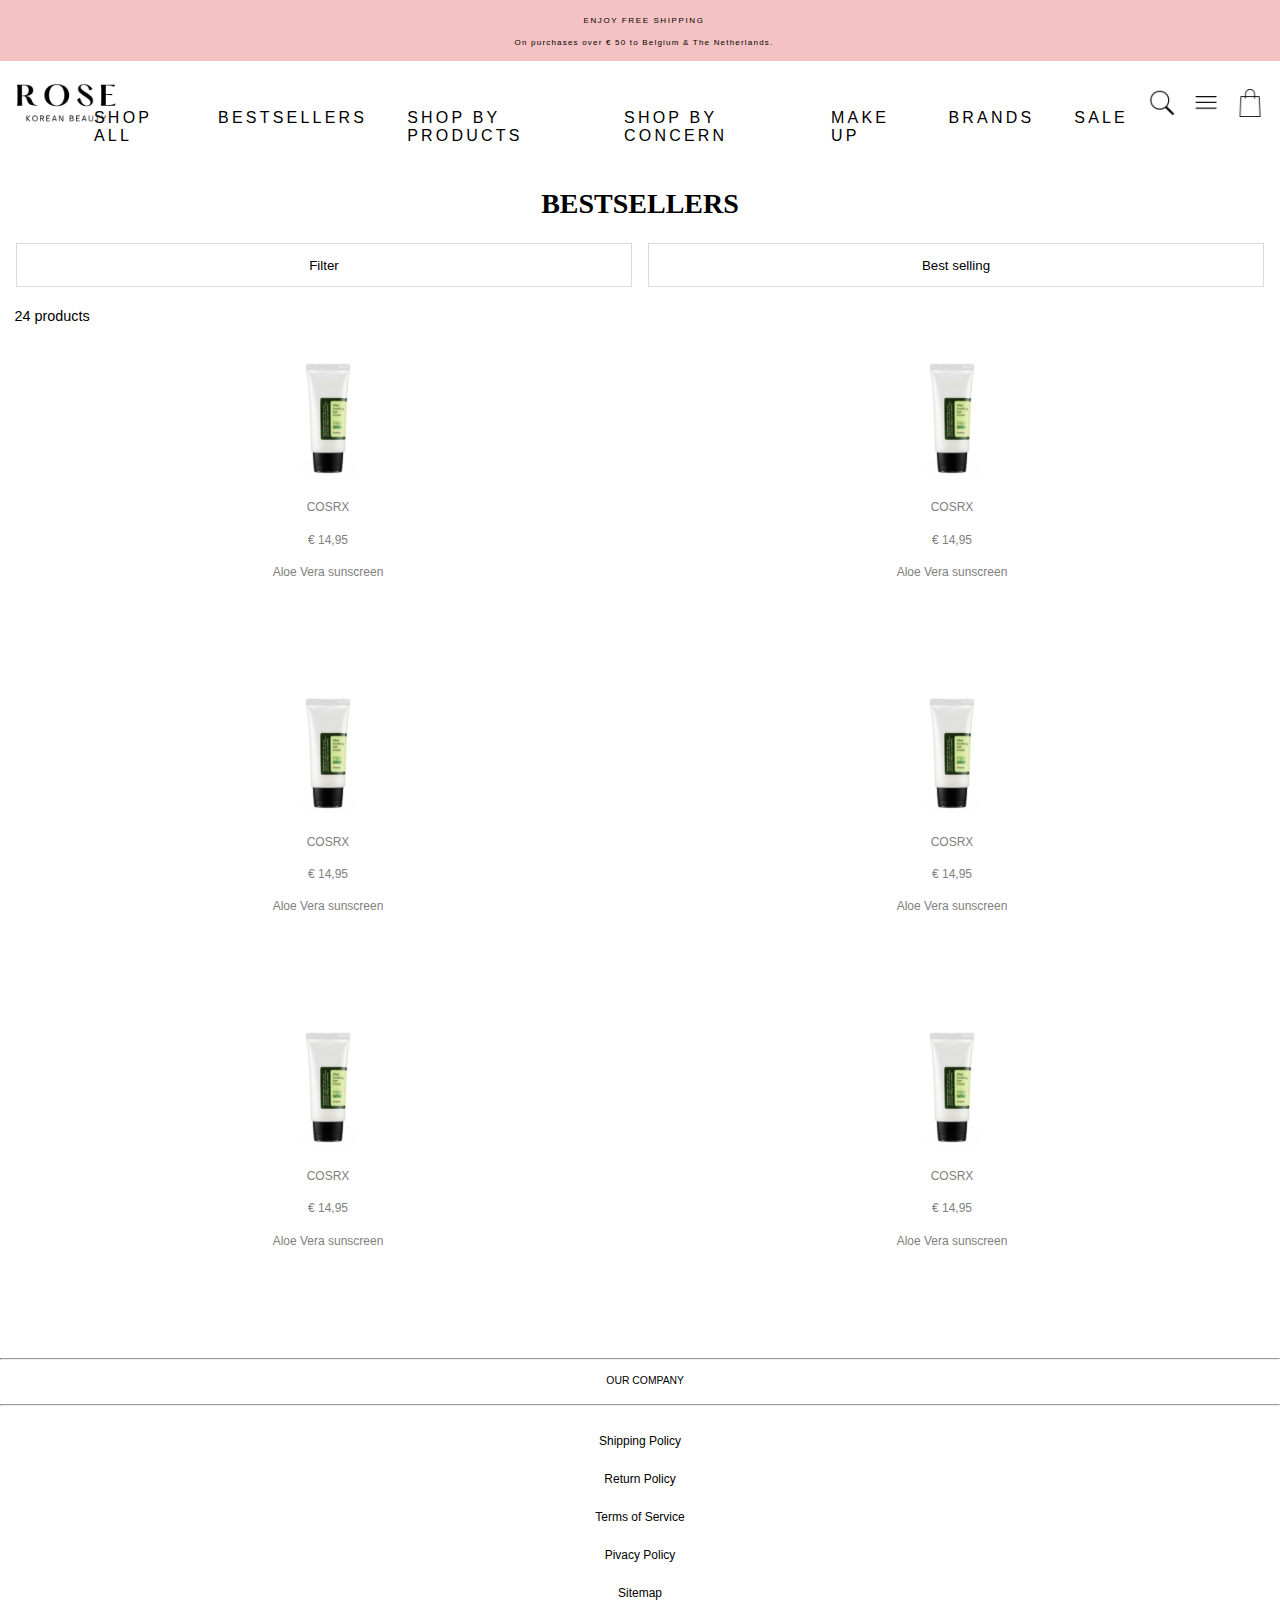
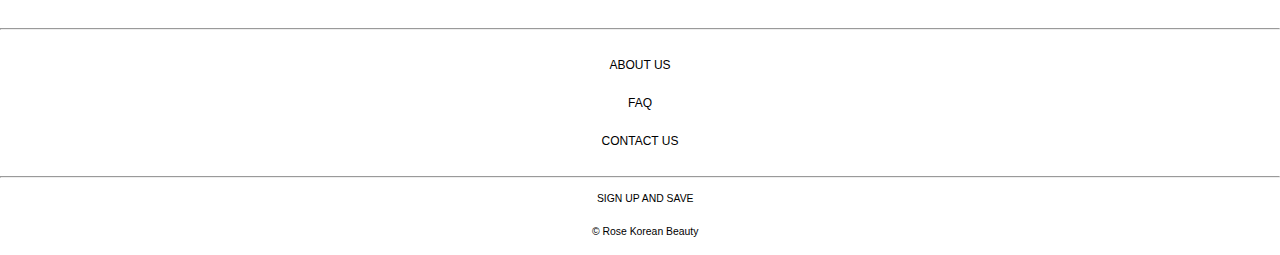
==== bestsellers.html @ 58e42b2f "Add files via upload" ====
<!DOCTYPE html>
<html lang="en">

<head>
    <meta charset="UTF-8">
    <meta http-equiv="X-UA-Compatible" content="IE=edge">
    <meta name="viewport" content="width=device-width, initial-scale=1.0">
    <link rel="stylesheet" href="css/style.css">
    <title>Document</title>
</head>

<body>
    <div class="announce">
        <p class="shipping"><strong>Enjoy free shipping</strong></p>
        <p class="euro">On purchases over &#8364 50 to Belgium & The Netherlands.</p>
    </div>

    <header class="iconen">
        <a class="brand-icon" href="index.html"><img class="logo" alt="logo" src="images/logo.png"></a>
        <a class="navlink">SHOP ALL</a>
        <a class="navlink">BESTSELLERS</a>
        <a class="navlink">SHOP BY PRODUCTS</a>
        <a class="navlink">SHOP BY CONCERN</a>
        <a class="navlink">MAKE UP</a>
        <a class="navlink">BRANDS</a>
        <a class="navlink">SALE</a>
        <a href="" class="icon"><img alt="search" src="images/search.png"></a>
        <a href="" class="icon"><img alt="menu" src="images/menu.png"></a>
        <a href="" class="icon"><img alt="cart" src="images/cart.png"></a>
    </header>

    <h2>
        Bestsellers
    </h2>
    <div class="page">
        <button class="page2">
            Filter
        </button>
        <button class="page2">
            Best selling
        </button>
    </div>
    <p>
        24 products
    </p>

    <section>
        <div>
            <a href="bestsellers.html"><img class="product" alt="Aloe Vera sunscreen" src="images/aloevera.jpg"></a>
            <a href="bestsellers.html"><img class="product" alt="Aloe Vera sunscreen" src="images/aloevera.jpg"></a>
        </div>

        <div>
            <p class="greytext">
                COSRX
            </p>
            <p class="greytext">
                COSRX
            </p>
            <p class="greytext">
                <strong>
                    &#8364 14,95
                </strong>
            </p>
            <p class="greytext">
                <strong>
                    &#8364 14,95
                </strong>
            </p>
            <p class="greytext">
                Aloe Vera sunscreen
            </p>
            <p class="gap">
                Aloe Vera sunscreen
            </p>
        </div>

        <div>
            <a href="bestsellers.html"><img class="product" alt="Aloe Vera sunscreen" src="images/aloevera.jpg"></a>
            <a href="bestsellers.html"><img class="product" alt="Aloe Vera sunscreen" src="images/aloevera.jpg"></a>
        </div>

        <div>
            <p class="greytext">
                COSRX
            </p>
            <p class="greytext">
                COSRX
            </p>
            <p class="greytext">
                <strong>
                    &#8364 14,95
                </strong>
            </p>
            <p class="greytext">
                <strong>
                    &#8364 14,95
                </strong>
            </p>
            <p class="greytext">
                Aloe Vera sunscreen
            </p>
            <p class="gap">
                Aloe Vera sunscreen
            </p>
        </div>
        <div>
            <a href="bestsellers.html"><img class="product" alt="Aloe Vera sunscreen" src="images/aloevera.jpg"></a>
            <a href="bestsellers.html"><img class="product" alt="Aloe Vera sunscreen" src="images/aloevera.jpg"></a>
        </div>

        <div>
            <p class="greytext">
                COSRX
            </p>
            <p class="greytext">
                COSRX
            </p>
            <p class="greytext">
                <strong>
                    &#8364 14,95
                </strong>
            </p>
            <p class="greytext">
                <strong>
                    &#8364 14,95
                </strong>
            </p>
            <p class="greytext">
                Aloe Vera sunscreen
            </p>
            <p class="gap">
                Aloe Vera sunscreen
            </p>
        </div>

        <footer>
            <hr>
            <p class="footertext">
                OUR COMPANY
            </p>

            <hr>

            <ul>
                <li>
                    Shipping Policy
                </li>
                <li>
                    Return Policy
                </li>
                <li>
                    Terms of Service
                </li>
                <li>
                    Pivacy Policy
                </li>
                <li>
                    Sitemap
                </li>
            </ul>

            <hr>
            <ul>
                <li>
                    ABOUT US
                </li>
                <li>
                    FAQ
                </li>
                <li>
                    CONTACT US
                </li>
            </ul>

            <hr>

            <p class="footertext">
                SIGN UP AND SAVE
            </p>

            <p class="footertext">
                © Rose Korean Beauty
            </p>

        </footer>

    </section>
    <script src="./js/javascript.js"></script>
</body>

</html>
---- css/style.css ----
body {
    margin: 0;
}

.announce {
    background-color: #f4c2c2;
    display: flex;
    flex-direction: column;
    margin: 0;
}

.shipping {
    font-size: 8px;
    text-transform: uppercase;
    text-align: center;
    letter-spacing: .2em;
    margin-top: 1.5em;
}

.euro {
    font-size: 8px;
    text-align: center;
    letter-spacing: .15em;
    margin-top: -.5em;
    margin-bottom: 1.2em;
}

p {
    font-family: 'Poppins', sans-serif;
}

header {
    display: flex;
    padding-top: 1em;
}

.icon {
    padding-top: .75em;
    padding-right: 1em;
}

.icon img {
    max-width: 1.75em;
}

.navlink {
    padding: 20px;
    font-family: 'Poppins',
        sans-serif;
    letter-spacing: .2em;
    margin-top: .75em;
}

@media only screen and (max-width: 400px) {
    .navlink {
        display: none;
    }
}

.brand-icon {
    margin-right: auto;
    max-width: 4em;
    padding-left: 10px;
}

.banner {
    max-width: 100%;
    margin-top: 1.2em;
    margin-bottom: 2em;
}

img {
    max-width: 100%;
}

.imagespace {
    margin-top: -2em;
}

.logo {
    max-width: 110px;
    margin-top: 0;
}

.picturetext {
    text-transform: uppercase;
    letter-spacing: .2em;
    font-size: .75em;
    text-align: center;
    position: relative;
    top: -17em;
    color: white;
}

.product {
    width: 10em;
}

h1 {
    color: white;
    position: absolute;
    top: 5em;
    left: 1em;
    font-size: 2em;
    text-transform: uppercase;
}

h2 {
    text-align: center;
    text-transform: uppercase;
    font-size: 1.75em;
    font-weight: 550;
}

p {
    margin-left: 1em;
    font-weight: 100;
    font-size: .9em;
    line-height: 2.2em;
}

.button {
    position: relative;
    background-color: black;
    text-transform: uppercase;
    padding: .5em 1em;
    color: white;
    font-family: 'Poppins',
        sans-serif;
    font-weight: bold;
    letter-spacing: .2em;
    top: -7em;
    left: 2.5em;
}

.buttons {
    position: relative;
    background-color: black;
    text-transform: uppercase;
    padding: .5em 1em;
    color: white;
    font-family: 'Poppins',
        sans-serif;
    font-weight: bold;
    letter-spacing: .2em;
    top: -10em;
    left: 10em;
}


.view {
    text-transform: uppercase;
    background-color: white;
    padding: .5em 1em;
    font-family: 'Poppins',
        sans-serif;
    letter-spacing: .2em;
    font-size: .75em;
    display: flex;
    margin: 1em auto 2em auto;
    border: .1px solid rgb(219, 219, 219);
}

div {
    display: grid;
    grid-template-columns: 1fr 1fr;
    justify-items: center;
    margin: 0 1em;
}

.page {
    gap: 1em;
}

.greytext {
    margin: .25em 2em;
    color: grey;
    font-size: .75em;
}

.gap {
    margin: .25em 2em 8em 2em;
    color: grey;
    font-size: .75em;
}

.phototext {
    text-transform: uppercase;
    letter-spacing: .2em;
    font-size: .75em;
    text-align: center;
    position: relative;
    top: -40em;
    color: white;
    margin-bottom: 10.5em;
}

ul {
    list-style-type: none;
    padding: 0;
}

ul li {
    font-family: 'Poppins',
        sans-serif;
    font-size: .75em;
    text-align: center;
    padding: 1em;
}

.footertext {
    font-size: .65em;
    text-align: center;
}

.test {
    height: 550px;
    gap: 1em;
}

.page2 {
    background-color: white;
    border: .1px solid rgb(219, 219, 219);
    padding: 1em;
    width: 100%;
}
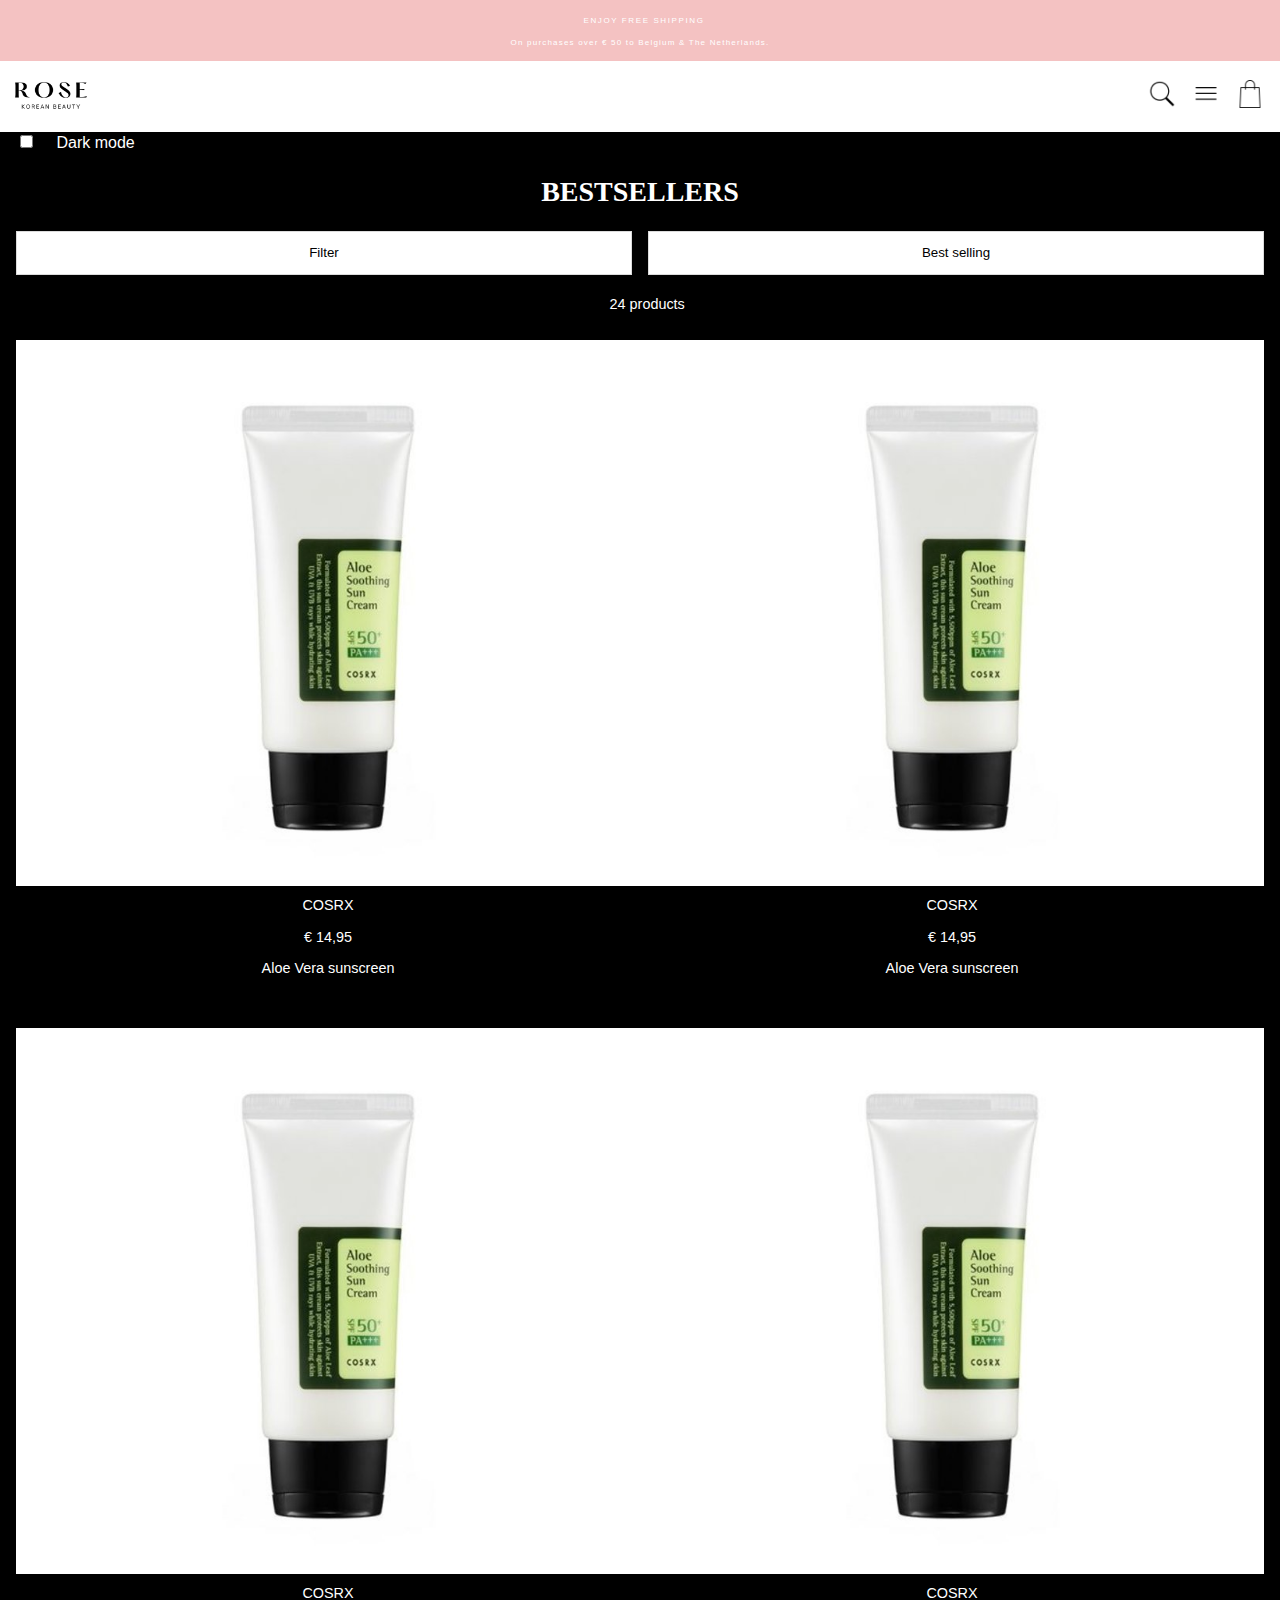
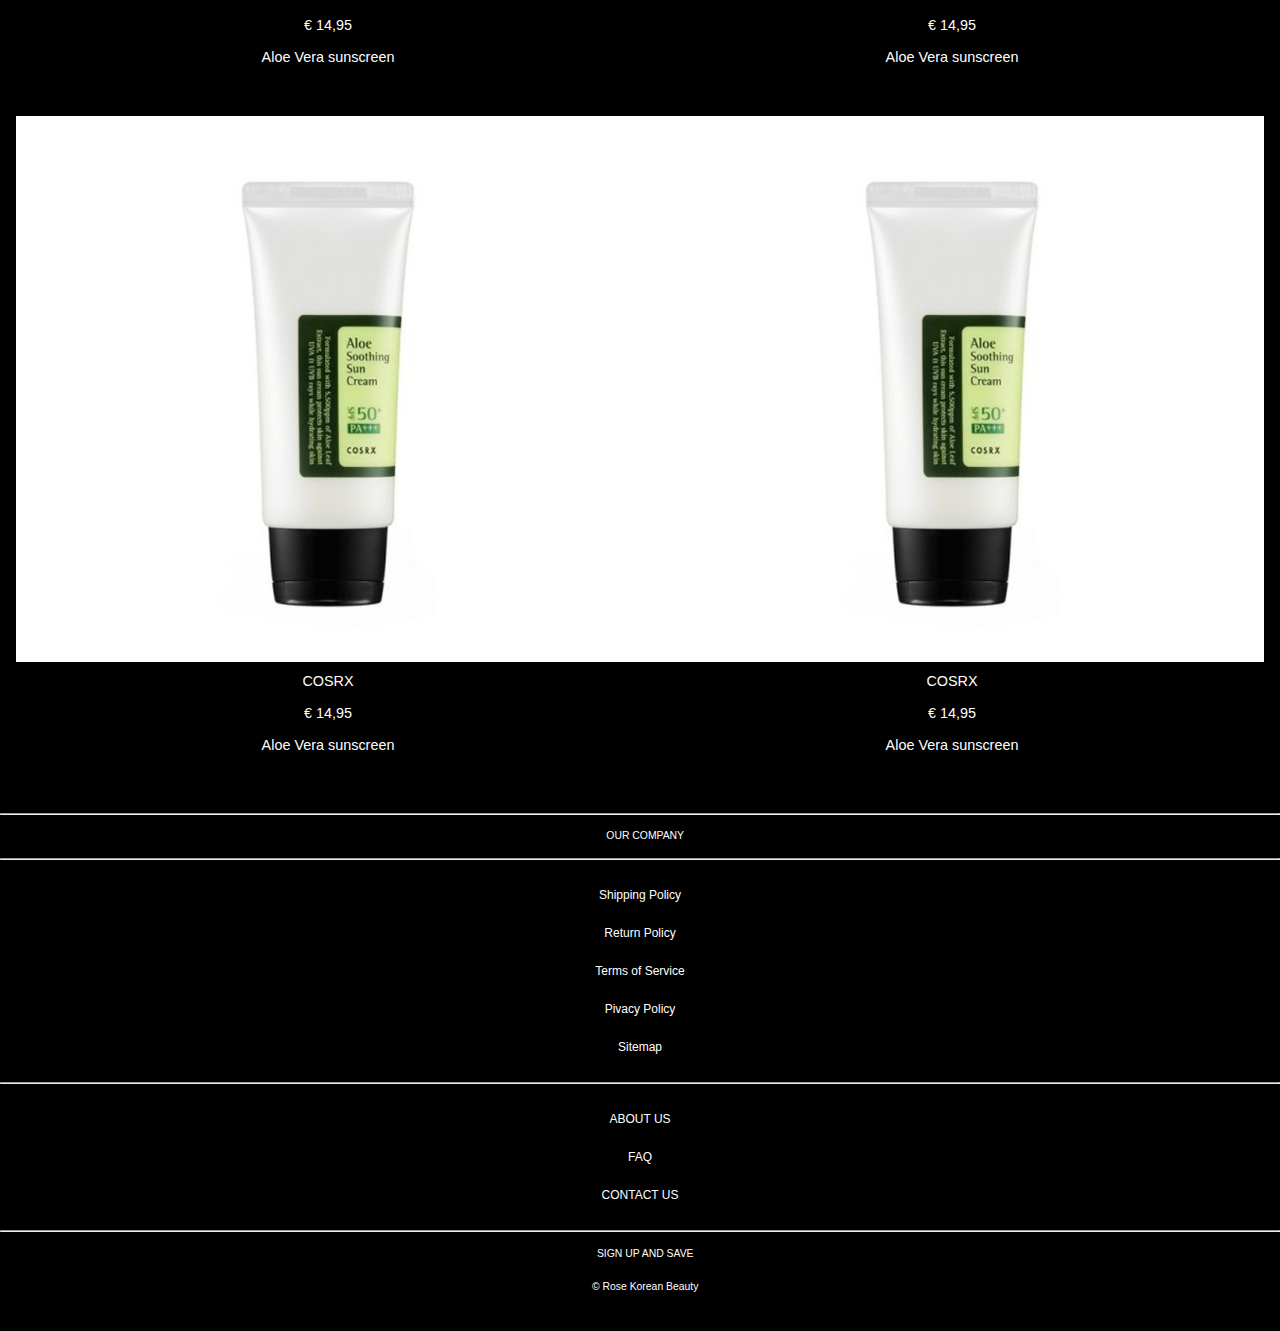
==== commit af9974f8: "Add files via upload" ====
--- a/bestsellers.html
+++ b/bestsellers.html
@@ -11,63 +11,63 @@
 
 <body>
     <div class="announce">
-        <p class="shipping"><strong>Enjoy free shipping</strong></p>
-        <p class="euro">On purchases over &#8364 50 to Belgium & The Netherlands.</p>
+        <p><strong>Enjoy free shipping</strong></p>
+        <p>On purchases over &#8364 50 to Belgium & The Netherlands.</p>
     </div>
 
-    <header class="iconen">
-        <a class="brand-icon" href="index.html"><img class="logo" alt="logo" src="images/logo.png"></a>
-        <a class="navlink">SHOP ALL</a>
-        <a class="navlink">BESTSELLERS</a>
-        <a class="navlink">SHOP BY PRODUCTS</a>
-        <a class="navlink">SHOP BY CONCERN</a>
-        <a class="navlink">MAKE UP</a>
-        <a class="navlink">BRANDS</a>
-        <a class="navlink">SALE</a>
-        <a href="" class="icon"><img alt="search" src="images/search.png"></a>
-        <a href="" class="icon"><img alt="menu" src="images/menu.png"></a>
-        <a href="" class="icon"><img alt="cart" src="images/cart.png"></a>
+    <header>
+        <a href="index.html"><img class="logo" alt="logo" src="images/logo.png"></a>
+        <a href="#" class="icon"><img src="images/search.png" alt="search"></a>
+        <a href="#" class="icon"><img src="images/menu.png" alt="menu"></a>
+        <a href="#" class="icon"><img src="images/cart.png" alt="cart"></a>
     </header>
+
+    <!-- Checkbox voor dark mode -->
+    <label>
+        <input type="checkbox" id="light-mode" name="light-mode" value="light-mode">
+        <label for="light-mode">Dark mode</label>
+    </label>
 
     <h2>
         Bestsellers
     </h2>
-    <div class="page">
-        <button class="page2">
+    <div class="filtersorteer">
+        <button>
             Filter
         </button>
-        <button class="page2">
+        <button>
             Best selling
         </button>
     </div>
-    <p>
+
+    <p class="center">
         24 products
     </p>
 
     <section>
-        <div>
+        <div class="grid">
             <a href="bestsellers.html"><img class="product" alt="Aloe Vera sunscreen" src="images/aloevera.jpg"></a>
             <a href="bestsellers.html"><img class="product" alt="Aloe Vera sunscreen" src="images/aloevera.jpg"></a>
         </div>
 
-        <div>
-            <p class="greytext">
+        <div class="grid">
+            <p>
                 COSRX
             </p>
-            <p class="greytext">
+            <p>
                 COSRX
             </p>
-            <p class="greytext">
+            <p>
                 <strong>
                     &#8364 14,95
                 </strong>
             </p>
-            <p class="greytext">
+            <p>
                 <strong>
                     &#8364 14,95
                 </strong>
             </p>
-            <p class="greytext">
+            <p>
                 Aloe Vera sunscreen
             </p>
             <p class="gap">
@@ -75,58 +75,59 @@
             </p>
         </div>
 
-        <div>
+        <div class="grid">
             <a href="bestsellers.html"><img class="product" alt="Aloe Vera sunscreen" src="images/aloevera.jpg"></a>
             <a href="bestsellers.html"><img class="product" alt="Aloe Vera sunscreen" src="images/aloevera.jpg"></a>
         </div>
 
-        <div>
-            <p class="greytext">
+        <div class="grid">
+            <p>
                 COSRX
             </p>
-            <p class="greytext">
+            <p>
                 COSRX
             </p>
-            <p class="greytext">
+            <p>
                 <strong>
                     &#8364 14,95
                 </strong>
             </p>
-            <p class="greytext">
+            <p>
                 <strong>
                     &#8364 14,95
                 </strong>
             </p>
-            <p class="greytext">
+            <p>
                 Aloe Vera sunscreen
             </p>
             <p class="gap">
                 Aloe Vera sunscreen
             </p>
         </div>
-        <div>
+
+        <div class="grid">
             <a href="bestsellers.html"><img class="product" alt="Aloe Vera sunscreen" src="images/aloevera.jpg"></a>
             <a href="bestsellers.html"><img class="product" alt="Aloe Vera sunscreen" src="images/aloevera.jpg"></a>
         </div>
 
-        <div>
-            <p class="greytext">
+        <div class="grid">
+            <p>
                 COSRX
             </p>
-            <p class="greytext">
+            <p>
                 COSRX
             </p>
-            <p class="greytext">
+            <p>
                 <strong>
                     &#8364 14,95
                 </strong>
             </p>
-            <p class="greytext">
+            <p>
                 <strong>
                     &#8364 14,95
                 </strong>
             </p>
-            <p class="greytext">
+            <p>
                 Aloe Vera sunscreen
             </p>
             <p class="gap">
@@ -136,7 +137,7 @@
 
         <footer>
             <hr>
-            <p class="footertext">
+            <p>
                 OUR COMPANY
             </p>
 
@@ -175,11 +176,11 @@
 
             <hr>
 
-            <p class="footertext">
+            <p>
                 SIGN UP AND SAVE
             </p>
 
-            <p class="footertext">
+            <p>
                 © Rose Korean Beauty
             </p>
 
--- a/css/style.css
+++ b/css/style.css
@@ -1,7 +1,32 @@
+/* // Met hulp van de oefening States oefening 2 208c van  Sanne, https://codepen.io/shooft/pen/rNworwK */
+:root {
+    background-color: black;
+    color: white;
+}
+
+@media (prefers-color-scheme:dark) {
+    :root:not(.light-mode) {
+        background-color: white;
+        color: black;
+    }
+}
+
+/* Met behulp van de website https: //css-tricks.com/sticky-smooth-active-nav/ */
+@media (min-height: 300px) {
+    header {
+        position: sticky;
+        top: 0;
+        z-index: 1;
+    }
+}
+
+/* Om witte randen weg te halen in de body */
 body {
     margin: 0;
 }
 
+/* De achergrondkleur aanpassen naar roze, de tekst eerst naast elkaar 
+en vervolgens onder elkaar te zetten en de witte rand weghalen. */
 .announce {
     background-color: #f4c2c2;
     display: flex;
@@ -9,7 +34,9 @@
     margin: 0;
 }
 
-.shipping {
+/* De tekst te veranderen kwa grootte, hoofdletters ervan maken, 
+het centreren in het midden, ruimte tussen de letters en ruimte tussen de twee regels. */
+.announce p:first-of-type {
     font-size: 8px;
     text-transform: uppercase;
     text-align: center;
@@ -17,94 +44,61 @@
     margin-top: 1.5em;
 }
 
-.euro {
+/* De tekst te veranderen kwa grootte, hoofdletters ervan maken, 
+het centreren in het midden, ruimte tussen de letters, ruimte tussen de twee regels
+en onder de laatste regel. */
+.announce p:nth-of-type(2) {
     font-size: 8px;
     text-align: center;
     letter-spacing: .15em;
-    margin-top: -.5em;
-    margin-bottom: 1.2em;
-}
-
-p {
-    font-family: 'Poppins', sans-serif;
-}
-
+    margin: -.5em 0 1.2em 0;
+}
+
+/* Om de afbeeldingen naast elkaar te plaatsen en ruimte erboven te creëren. */
 header {
     display: flex;
     padding-top: 1em;
-}
-
+    background-color: white;
+    width: 100%;
+}
+
+/* Om de link/afbeelding links te plaatsen en een beetje ruimte links*/
+header a:first-of-type {
+    margin-right: auto;
+    padding-left: 10px;
+}
+
+/* Om het logo een bepaalde breedte te geven en ruimte aan de onderkant */
+.logo {
+    width: 5em;
+    margin-bottom: 1em;
+}
+
+/* Om de iconen ruimte te geven aan de boven- en rechterkant en een bepaalde breedte */
 .icon {
-    padding-top: .75em;
+    padding-top: .2em;
     padding-right: 1em;
-}
-
-.icon img {
-    max-width: 1.75em;
-}
-
-.navlink {
-    padding: 20px;
-    font-family: 'Poppins',
-        sans-serif;
-    letter-spacing: .2em;
-    margin-top: .75em;
-}
-
-@media only screen and (max-width: 400px) {
-    .navlink {
-        display: none;
-    }
-}
-
-.brand-icon {
-    margin-right: auto;
-    max-width: 4em;
-    padding-left: 10px;
-}
-
-.banner {
-    max-width: 100%;
-    margin-top: 1.2em;
-    margin-bottom: 2em;
-}
-
-img {
-    max-width: 100%;
-}
-
-.imagespace {
-    margin-top: -2em;
-}
-
-.logo {
-    max-width: 110px;
-    margin-top: 0;
-}
-
-.picturetext {
-    text-transform: uppercase;
-    letter-spacing: .2em;
-    font-size: .75em;
-    text-align: center;
-    position: relative;
-    top: -17em;
-    color: white;
-}
-
-.product {
-    width: 10em;
-}
-
+    width: 1.75em;
+}
+
+/* Om de tekst van de label een lettertype te geven en ruimte links */
+label {
+    font-family: 'Poppins',
+        sans-serif;
+    margin-left: 1em;
+}
+
+/* Om de h1 een kleur te geven, de positie te meegeven, de grootte van de tekst en allemaal kapitalen */
 h1 {
     color: white;
     position: absolute;
-    top: 5em;
+    top: 5.5em;
     left: 1em;
     font-size: 2em;
     text-transform: uppercase;
 }
 
+/* Om de h2 te centreren, kapitalen te maken, de grootte en vetgedrukter */
 h2 {
     text-align: center;
     text-transform: uppercase;
@@ -112,14 +106,24 @@
     font-weight: 550;
 }
 
+/* Om het lettertype te veranderen, de positie, vetgedrukter, grootte en regelhoogte */
 p {
+    font-family: 'Poppins',
+        sans-serif;
     margin-left: 1em;
     font-weight: 100;
     font-size: .9em;
     line-height: 2.2em;
 }
 
-.button {
+/* Ruimte boven en onder de banner */
+section:first-of-type {
+    margin-top: 1.2em;
+    margin-bottom: 2em;
+}
+
+/* De button stijlen */
+section:first-of-type button {
     position: relative;
     background-color: black;
     text-transform: uppercase;
@@ -129,62 +133,192 @@
         sans-serif;
     font-weight: bold;
     letter-spacing: .2em;
-    top: -7em;
+    top: -4.5em;
     left: 2.5em;
 }
 
-.buttons {
-    position: relative;
-    background-color: black;
-    text-transform: uppercase;
-    padding: .5em 1em;
-    color: white;
-    font-family: 'Poppins',
-        sans-serif;
-    font-weight: bold;
-    letter-spacing: .2em;
-    top: -10em;
-    left: 10em;
-}
-
-
-.view {
-    text-transform: uppercase;
-    background-color: white;
-    padding: .5em 1em;
-    font-family: 'Poppins',
-        sans-serif;
-    letter-spacing: .2em;
-    font-size: .75em;
-    display: flex;
-    margin: 1em auto 2em auto;
-    border: .1px solid rgb(219, 219, 219);
-}
-
-div {
+section:first-of-type button:hover {
+    color: black;
+    background-color: white;
+}
+
+section:first-of-type button:active {
+    color: black;
+    background-color: #f4c2c2;
+}
+
+section:first-of-type button:focus {
+    color: black;
+    background-color: #f4c2c2;
+}
+
+/* Ruimte boven van de afbeelding verminderen */
+section:nth-of-type(2) img {
+    margin-top: -2em;
+}
+
+/* Stijlen van de p in section 2 */
+section:nth-of-type(2) p {
+    text-transform: uppercase;
+    letter-spacing: .2em;
+    font-size: .75em;
+    text-align: center;
+    position: relative;
+    top: -17em;
+    color: white;
+}
+
+/* De afbeelding de breedte geven van het hele scherm. */
+img {
+    width: 100%;
+}
+
+/* Om 2 kolommen te maken, de items te centreren en wat ruimte aan de zijkanten */
+section:nth-of-type(4) div {
     display: grid;
     grid-template-columns: 1fr 1fr;
     justify-items: center;
     margin: 0 1em;
 }
 
-.page {
+/* Stijlen van de button in section 4 */
+section:nth-of-type(4) button {
+    text-transform: uppercase;
+    background-color: white;
+    padding: .5em 1em;
+    font-family: 'Poppins',
+        sans-serif;
+    letter-spacing: .2em;
+    font-size: .75em;
+    display: flex;
+    margin: 1em auto 2em auto;
+    border: .1px solid rgb(219, 219, 219);
+}
+
+section:nth-of-type(4) button:hover {
+    color: white;
+    background-color: black;
+}
+
+section:nth-of-type(4) button:active {
+    color: black;
+    background-color: #f4c2c2;
+}
+
+section:nth-of-type(4) button:focus {
+    color: black;
+    background-color: #f4c2c2;
+}
+
+/* Stijlen van de p in section 4 */
+section:nth-of-type(4) p {
+    margin: .25em 2em;
+    font-size: .75em;
+}
+
+section:nth-of-type(4) div p:last-of-type {
+    margin: .25em 2em 8em 2em;
+    font-size: .75em;
+}
+
+/* Stijlen van de button in section 5 */
+section:nth-of-type(5) button {
+    position: relative;
+    background-color: black;
+    text-transform: uppercase;
+    padding: .5em 1em;
+    color: white;
+    font-family: 'Poppins',
+        sans-serif;
+    font-weight: bold;
+    letter-spacing: .2em;
+    top: -10em;
+    left: 10em;
+}
+
+section:nth-of-type(5) button:hover {
+    color: black;
+    background-color: white;
+}
+
+section:nth-of-type(5) button:active {
+    color: black;
+    background-color: #f4c2c2;
+}
+
+section:nth-of-type(5) button:focus {
+    color: black;
+    background-color: #f4c2c2;
+}
+
+/* Stijlen van de p in section 5 */
+section:nth-of-type(5) p {
+    text-transform: uppercase;
+    letter-spacing: .2em;
+    font-size: .75em;
+    text-align: center;
+    position: relative;
+    top: -17em;
+    color: black;
+    background-color: white;
+    width: 50%;
+    margin: auto;
+}
+
+/* Ruimte boven de afbeelding verminderen */
+section:nth-of-type(5) img {
+    margin-top: -2em;
+}
+
+/* Om ruimte te geven aan alle kanten */
+.container {
+    margin: 20px;
+}
+
+/* Om de buttons aan de rechterkant te plaatsen,
+ vervolgens om die aan de onderkant te linen en ruimte boven verkleinen*/
+.container .buttons {
+    display: flex;
+    justify-content: flex-end;
+    align-items: flex-end;
+    margin-top: -3em;
+}
+
+/* Ruimte in het blokje, een kleurtje geven en ruimte tussen elkaar */
+.container .buttons .btn {
+    padding: 0 13px;
+    background-color: #ddd;
+    color: #fff;
+    margin-left: 10px;
+}
+
+/* Grootte van de tekst in de buttons */
+.container .buttons .btn:nth-child(2) {
+    font-size: 1.5em;
+}
+
+.container .buttons .btn:nth-child(3) {
+    font-size: 2em;
+}
+
+/* Lettertype van de tekst in de blokjes */
+span {
+    font-family: 'Poppins',
+        sans-serif;
+}
+
+/* De hoogte van de section, hiervan een grid te maken die 
+2 kolommen heeft met ruimte ertussen en ruimte aan de zijkanten*/
+section:nth-of-type(7) {
+    height: 550px;
+    display: grid;
+    grid-template-columns: 1fr 1fr;
     gap: 1em;
-}
-
-.greytext {
-    margin: .25em 2em;
-    color: grey;
-    font-size: .75em;
-}
-
-.gap {
-    margin: .25em 2em 8em 2em;
-    color: grey;
-    font-size: .75em;
-}
-
-.phototext {
+    margin: 0 1em;
+}
+
+/* Stijlen van de p in section 7 */
+section:nth-of-type(7) p {
     text-transform: uppercase;
     letter-spacing: .2em;
     font-size: .75em;
@@ -195,11 +329,123 @@
     margin-bottom: 10.5em;
 }
 
+/* Achtergrondkleur, hoogte van section 8 en ruimte aan de onderkant */
+section:nth-of-type(8) {
+    background-color: #f4c2c2;
+    height: 400px;
+    margin-bottom: 2em;
+}
+
+/* Stijlen van de h2 in section 8 */
+section:nth-of-type(8) h2 {
+    width: 80%;
+    margin-left: auto;
+    margin-right: auto;
+    position: relative;
+    top: 1.5em;
+}
+
+/* Stijlen van de p in section 8 */
+section:nth-of-type(8) p {
+    margin-left: auto;
+    margin-right: auto;
+    text-align: center;
+    position: relative;
+    top: 2em;
+}
+
+/* Positie van het formulier */
+form {
+    position: relative;
+    top: 3em;
+}
+
+/* Ruimte links */
+form label:first-of-type {
+    margin-left: 2em;
+}
+
+/* Ruimte links */
+form label:nth-of-type(2) {
+    margin-left: 6em;
+}
+
+/* Stijlen van het tekstvlak */
+form input[type=text] {
+    border-radius: 5px;
+    padding: 5px;
+    border: none;
+    width: 80%;
+    display: flex;
+    margin-left: auto;
+    margin-right: auto;
+}
+
+/* Positioneren van de checkbox */
+form input[type=checkbox] {
+    position: relative;
+    left: 5.5em;
+    margin-left: auto;
+    margin-right: auto;
+}
+
+/* Stijlen van de button */
+form input[type=submit] {
+    background-color: black;
+    text-transform: uppercase;
+    padding: .5em 1em;
+    color: white;
+    font-family: 'Poppins',
+        sans-serif;
+    font-weight: bold;
+    letter-spacing: .2em;
+    display: flex;
+    margin: auto;
+    margin-top: 1em;
+}
+
+form input[type=submit]:hover {
+    color: black;
+    background-color: white;
+}
+
+form input[type=submit]:active {
+    color: black;
+    background-color: #f4c2c2;
+}
+
+form input[type=submit]:focus {
+    color: black;
+    background-color: #f4c2c2;
+}
+
+/* Om een grid van 2 kolommen te maken met 
+gecentreerde items en ruimte aan de zijkanten*/
+section:nth-of-type(9) {
+    display: grid;
+    grid-template-columns: 1fr 1fr;
+    justify-items: center;
+    margin: 0 1em;
+}
+
+/* Grootte van de afbeeldingen in section 9 */
+section:nth-of-type(9) img {
+    width: 10em;
+}
+
+/* P in de footer te stijlen */
+footer p {
+    font-size: .65em;
+    text-align: center;
+}
+
+/* Om de bolletjes en ruimte weg te halen */
 ul {
     list-style-type: none;
     padding: 0;
 }
 
+/* Stijlen van de li */
 ul li {
     font-family: 'Poppins',
         sans-serif;
@@ -208,19 +454,41 @@
     padding: 1em;
 }
 
-.footertext {
-    font-size: .65em;
-    text-align: center;
-}
-
-.test {
-    height: 550px;
+/* Om de buttons naast elkaar te plaatsen */
+.filtersorteer {
+    display: grid;
+    grid-template-columns: 1fr 1fr;
     gap: 1em;
-}
-
-.page2 {
+    margin: 0 1em;
+}
+
+/* Om de buttons te stijlen */
+.filtersorteer button {
     background-color: white;
     border: .1px solid rgb(219, 219, 219);
     padding: 1em;
     width: 100%;
+}
+
+/* De tekst in het midden te plaatsen */
+.center {
+    text-align: center;
+}
+
+/* Om de afbeeldingen en tekst naast elkaar te plaatsen */
+.grid {
+    display: grid;
+    grid-template-columns: 1fr 1fr;
+    margin: 0 1em;
+}
+
+/* Ruimte tussen de teksten verminderen en de tekst in het midden te plaatsen*/
+.grid p {
+    text-align: center;
+    margin: 0;
+}
+
+/* Ruimte onder de tekst vergroten */
+.grid .gap {
+    margin-bottom: 3em;
 }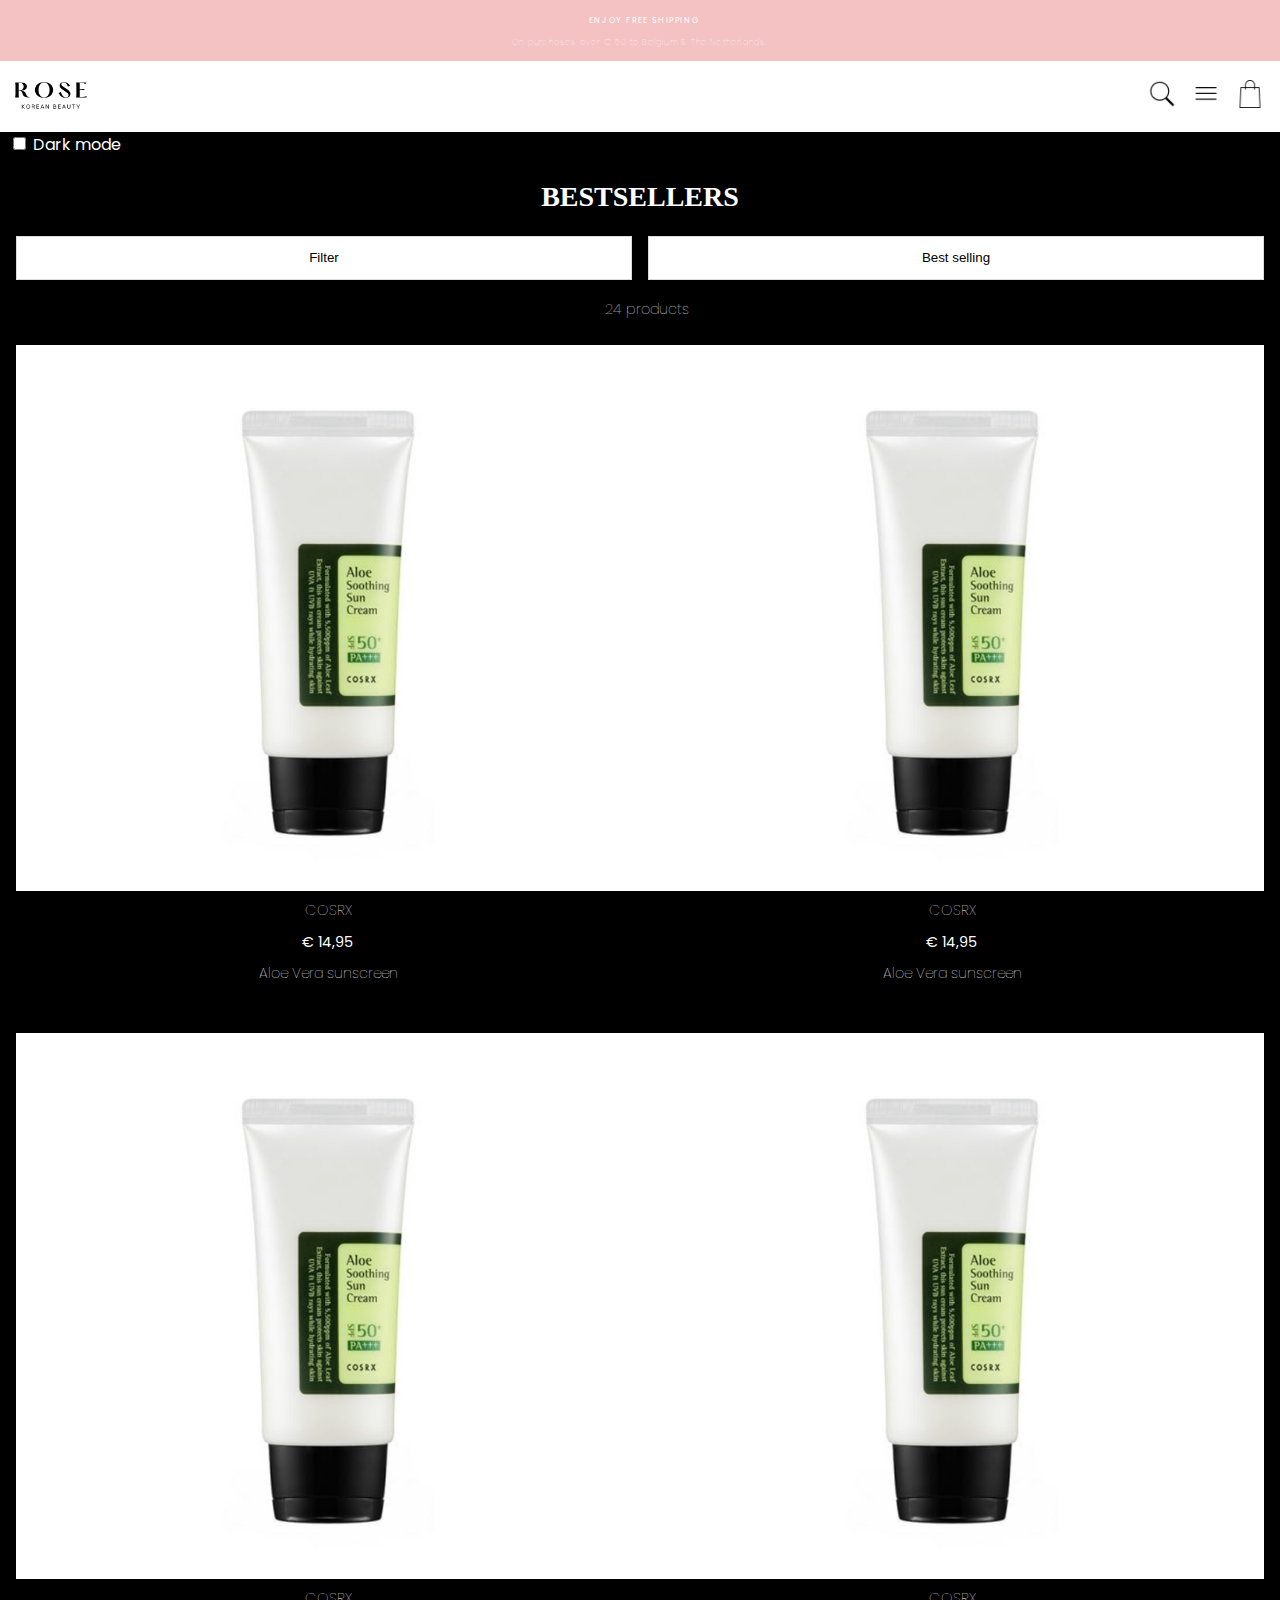
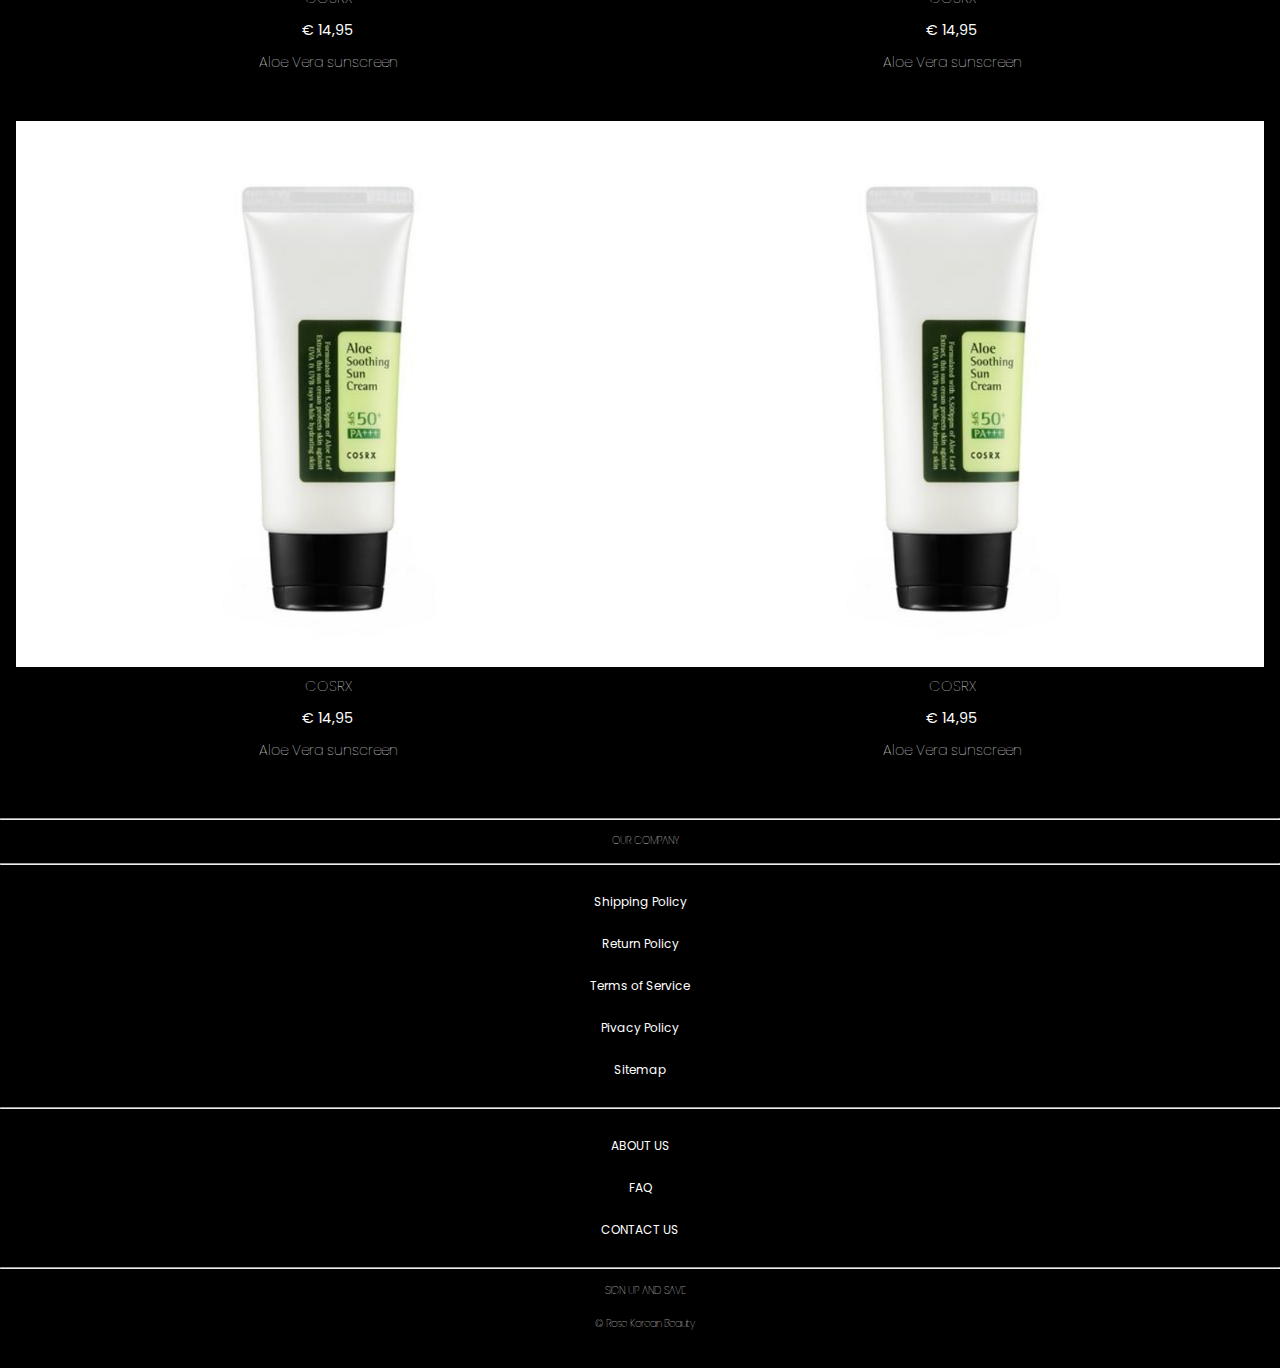
==== commit f0d8afcd: "Add files via upload" ====
--- a/bestsellers.html
+++ b/bestsellers.html
@@ -7,12 +7,16 @@
     <meta name="viewport" content="width=device-width, initial-scale=1.0">
     <link rel="stylesheet" href="css/style.css">
     <title>Document</title>
+    <link rel="preconnect" href="https://fonts.googleapis.com">
+    <link rel="preconnect" href="https://fonts.gstatic.com" crossorigin>
+    <link href="https://fonts.googleapis.com/css2?family=Poppins:wght@300;400;700&display=swap" rel="stylesheet">
 </head>
 
 <body>
     <div class="announce">
         <p><strong>Enjoy free shipping</strong></p>
-        <p>On purchases over &#8364 50 to Belgium & The Netherlands.</p>
+        <!-- Euro sign https://www.w3schools.com/charsets/ref_utf_currency.asp -->
+        <p>On purchases over &euro; 50 to Belgium & The Netherlands.</p>
     </div>
 
     <header>
@@ -23,10 +27,10 @@
     </header>
 
     <!-- Checkbox voor dark mode -->
-    <label>
+    <form>
         <input type="checkbox" id="light-mode" name="light-mode" value="light-mode">
         <label for="light-mode">Dark mode</label>
-    </label>
+    </form>
 
     <h2>
         Bestsellers
@@ -59,12 +63,12 @@
             </p>
             <p>
                 <strong>
-                    &#8364 14,95
+                    &euro; 14,95
                 </strong>
             </p>
             <p>
                 <strong>
-                    &#8364 14,95
+                    &euro; 14,95
                 </strong>
             </p>
             <p>
@@ -89,12 +93,12 @@
             </p>
             <p>
                 <strong>
-                    &#8364 14,95
+                    &euro; 14,95
                 </strong>
             </p>
             <p>
                 <strong>
-                    &#8364 14,95
+                    &euro; 14,95
                 </strong>
             </p>
             <p>
@@ -119,12 +123,12 @@
             </p>
             <p>
                 <strong>
-                    &#8364 14,95
+                    &euro; 14,95
                 </strong>
             </p>
             <p>
                 <strong>
-                    &#8364 14,95
+                    &euro; 14,95
                 </strong>
             </p>
             <p>
@@ -181,7 +185,7 @@
             </p>
 
             <p>
-                © Rose Korean Beauty
+                &copy; Rose Korean Beauty
             </p>
 
         </footer>
--- a/css/style.css
+++ b/css/style.css
@@ -81,11 +81,15 @@
     width: 1.75em;
 }
 
-/* Om de tekst van de label een lettertype te geven en ruimte links */
+/* Om ruimte links te geven aan de checkbox */
+input[type=checkbox] {
+    margin-left: 1em;
+}
+
+/* Om de tekst van de label een lettertype te geven */
 label {
     font-family: 'Poppins',
         sans-serif;
-    margin-left: 1em;
 }
 
 /* Om de h1 een kleur te geven, de positie te meegeven, de grootte van de tekst en allemaal kapitalen */
@@ -355,23 +359,23 @@
 }
 
 /* Positie van het formulier */
-form {
+section:nth-of-type(8) form {
     position: relative;
     top: 3em;
 }
 
 /* Ruimte links */
-form label:first-of-type {
+section:nth-of-type(8) form label:first-of-type {
     margin-left: 2em;
 }
 
 /* Ruimte links */
-form label:nth-of-type(2) {
+section:nth-of-type(8) form label:nth-of-type(2) {
     margin-left: 6em;
 }
 
 /* Stijlen van het tekstvlak */
-form input[type=text] {
+section:nth-of-type(8) form input[type=text] {
     border-radius: 5px;
     padding: 5px;
     border: none;
@@ -382,7 +386,7 @@
 }
 
 /* Positioneren van de checkbox */
-form input[type=checkbox] {
+section:nth-of-type(8) form input[type=checkbox] {
     position: relative;
     left: 5.5em;
     margin-left: auto;
@@ -390,7 +394,7 @@
 }
 
 /* Stijlen van de button */
-form input[type=submit] {
+section:nth-of-type(8) form input[type=submit] {
     background-color: black;
     text-transform: uppercase;
     padding: .5em 1em;
@@ -404,17 +408,17 @@
     margin-top: 1em;
 }
 
-form input[type=submit]:hover {
-    color: black;
-    background-color: white;
-}
-
-form input[type=submit]:active {
-    color: black;
-    background-color: #f4c2c2;
-}
-
-form input[type=submit]:focus {
+section:nth-of-type(8) form input[type=submit]:hover {
+    color: black;
+    background-color: white;
+}
+
+section:nth-of-type(8) form input[type=submit]:active {
+    color: black;
+    background-color: #f4c2c2;
+}
+
+section:nth-of-type(8) form input[type=submit]:focus {
     color: black;
     background-color: #f4c2c2;
 }
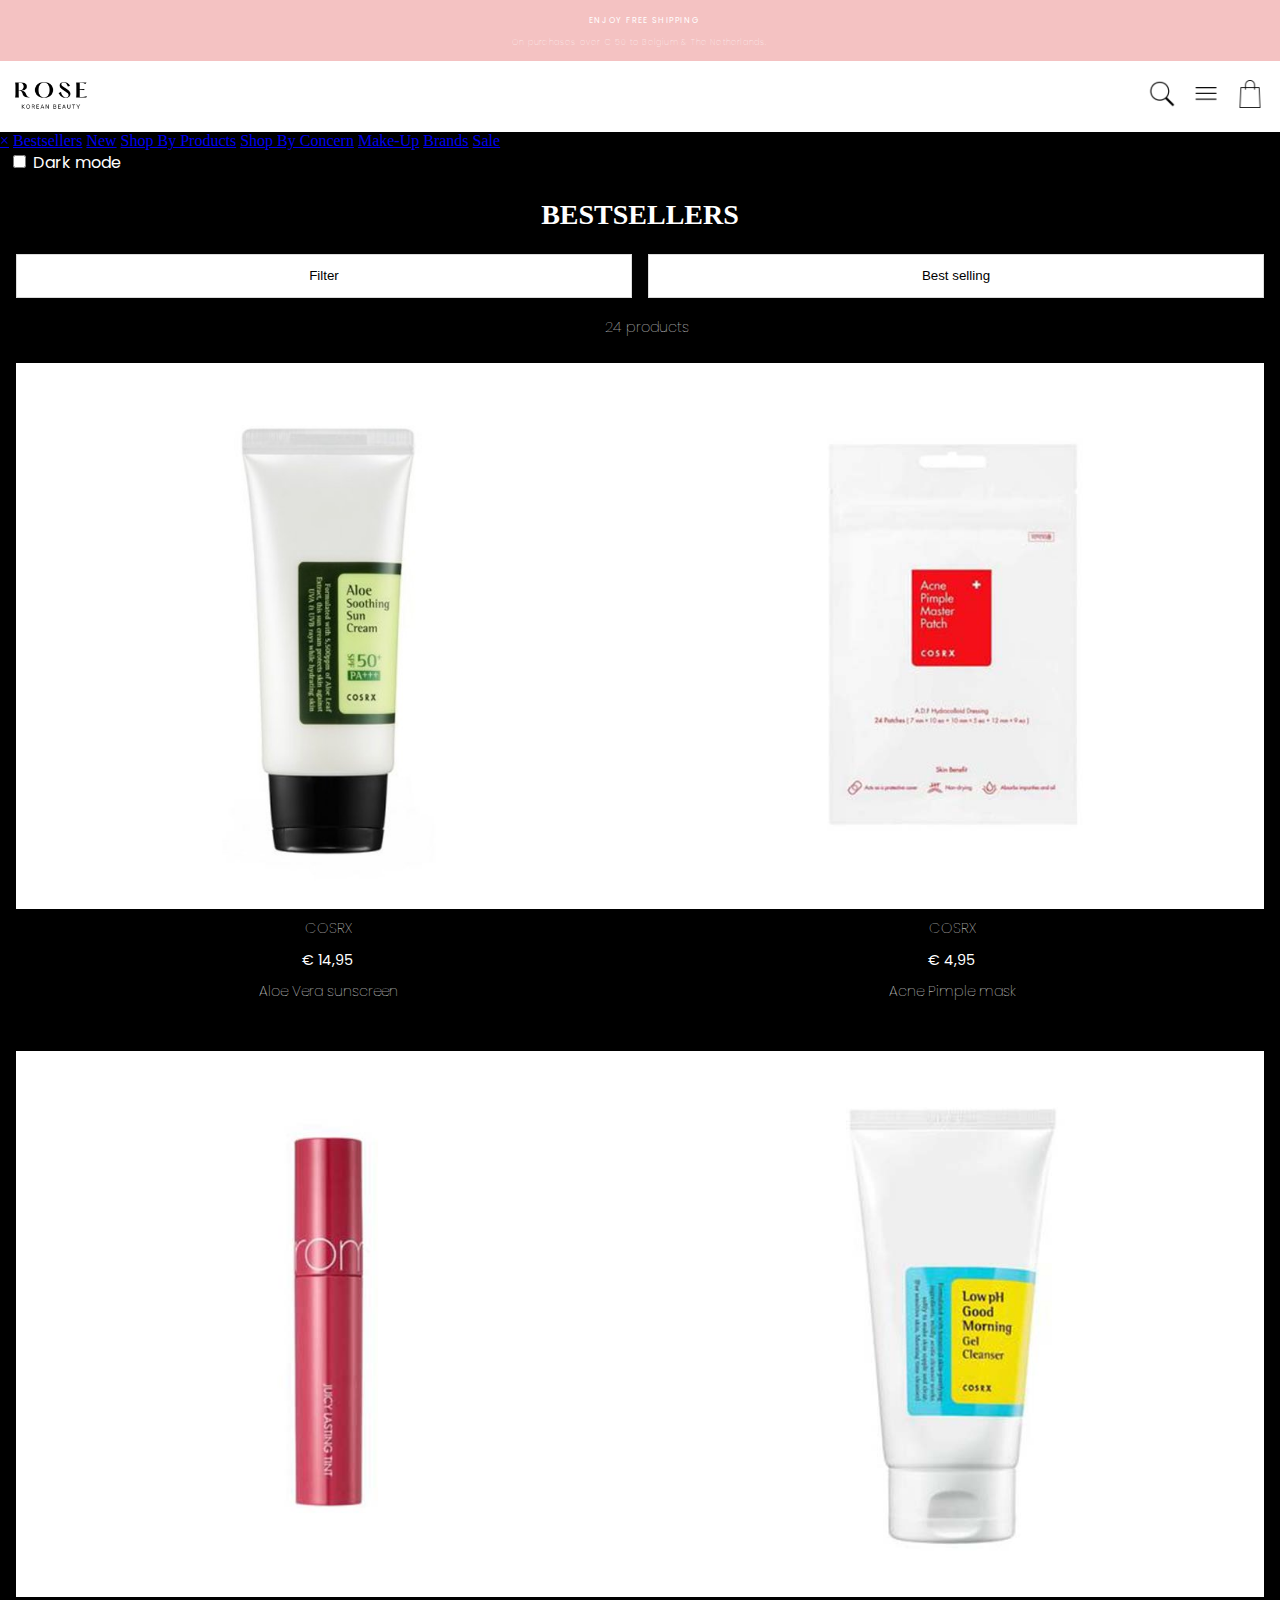
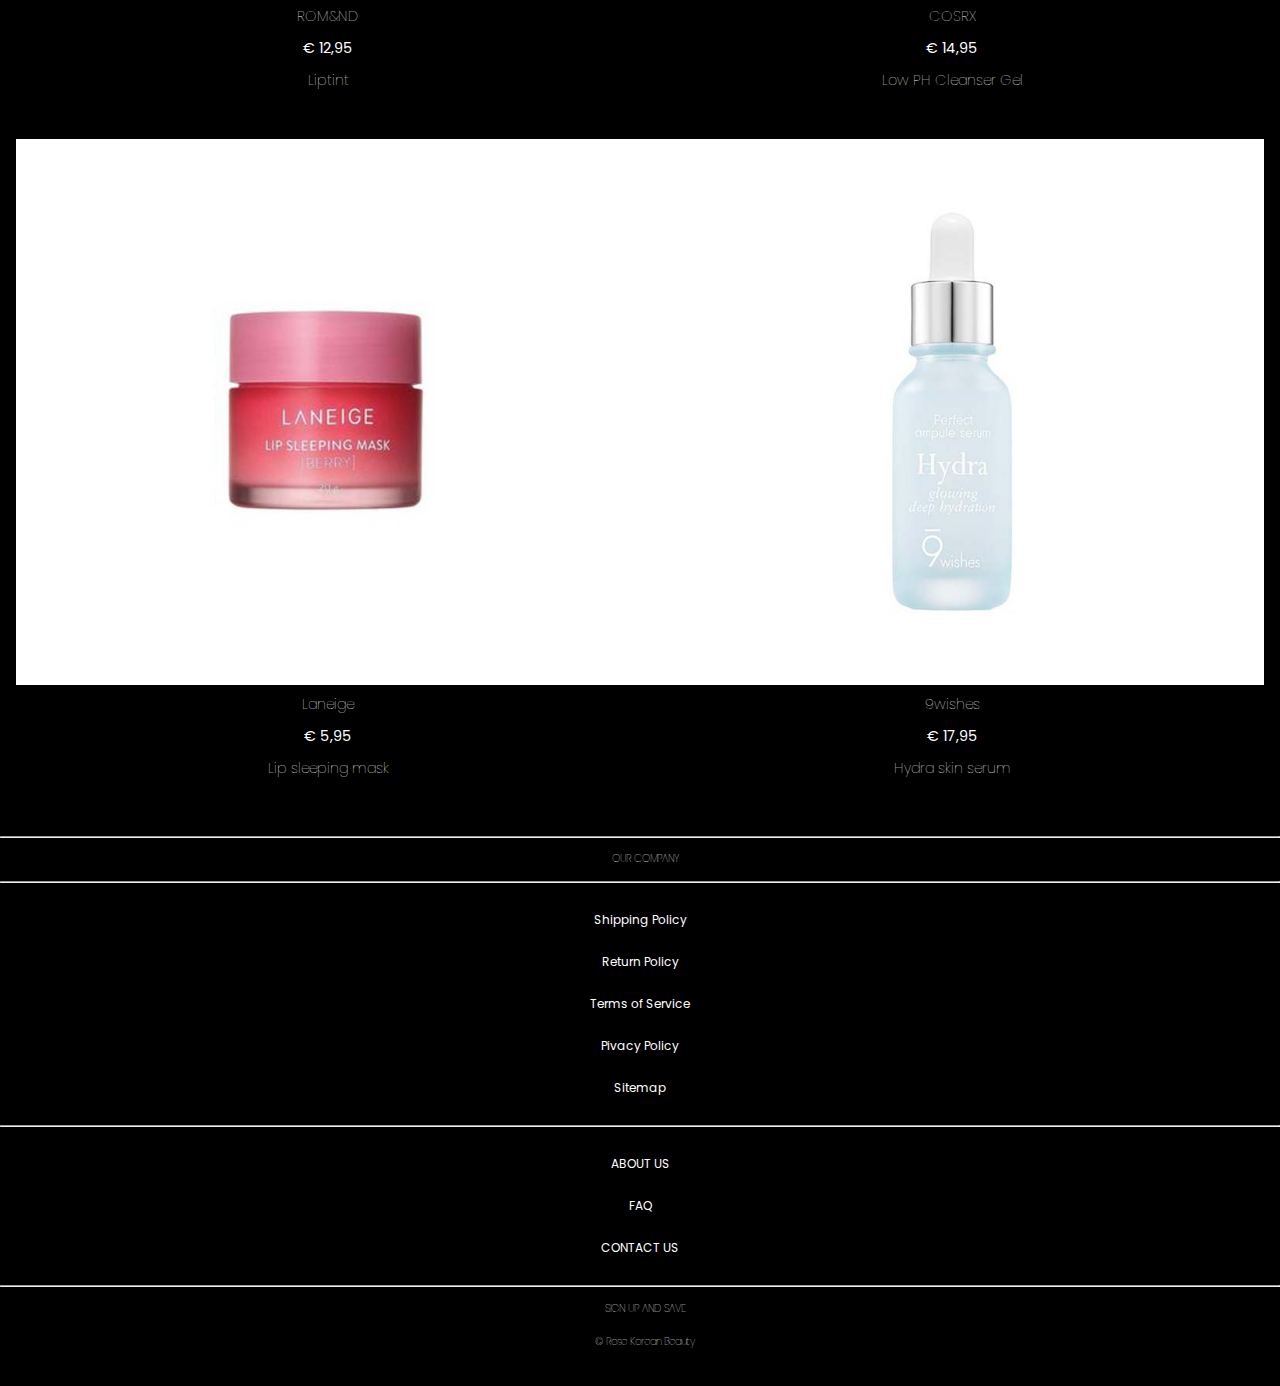
==== commit 62f18fcd: "Add files via upload" ====
--- a/bestsellers.html
+++ b/bestsellers.html
@@ -22,9 +22,20 @@
     <header>
         <a href="index.html"><img class="logo" alt="logo" src="images/logo.png"></a>
         <a href="#" class="icon"><img src="images/search.png" alt="search"></a>
-        <a href="#" class="icon"><img src="images/menu.png" alt="menu"></a>
-        <a href="#" class="icon"><img src="images/cart.png" alt="cart"></a>
+        <a href="#" class="icon"><img src="images/menu.png" class="hamburgermenu" alt="menu"></a>
+        <a href="#" class="icon"><img src="images/cart.png" id="cart" alt="cart"></a>
     </header>
+
+    <div id="mySidenav" class="sidenav">
+        <a href="javascript:void(0)" class="closebtn">&times;</a>
+        <a href="bestsellers.html">Bestsellers</a>
+        <a href="#">New</a>
+        <a href="#">Shop By Products</a>
+        <a href="#">Shop By Concern</a>
+        <a href="#">Make-Up</a>
+        <a href="#">Brands</a>
+        <a href="#">Sale</a>
+    </div>
 
     <!-- Checkbox voor dark mode -->
     <form>
@@ -48,10 +59,13 @@
         24 products
     </p>
 
+    <!-- Met behulp van https://www.w3schools.com/js/tryit.asp?filename=tryjs_intro_lightbulb -->
     <section>
         <div class="grid">
-            <a href="bestsellers.html"><img class="product" alt="Aloe Vera sunscreen" src="images/aloevera.jpg"></a>
-            <a href="bestsellers.html"><img class="product" alt="Aloe Vera sunscreen" src="images/aloevera.jpg"></a>
+            <a href="#"><img class="product" alt="Aloe Vera sunscreen" src="images/aloevera.jpg"
+                    onclick="document.getElementById('cart').src='images/itemincart.png'"></a>
+            <a href="#"><img class="product" alt="Acne Pimple mask" src="images/pimplemask.jpg"
+                    onclick="document.getElementById('cart').src='images/itemincart.png'"></a>
         </div>
 
         <div class="grid">
@@ -68,74 +82,78 @@
             </p>
             <p>
                 <strong>
+                    &euro; 4,95
+                </strong>
+            </p>
+            <p>
+                Aloe Vera sunscreen
+            </p>
+            <p class="gap">
+                Acne Pimple mask
+            </p>
+        </div>
+
+        <div class="grid">
+            <a href="#"><img class="product" alt="Liptint" src="images/liptint.jpg"
+                    onclick="document.getElementById('cart').src='images/itemincart.png'"></a>
+            <a href="#"><img class="product" alt="Low Ph Cleanser Gel" src="images/cleanser.jpg"
+                    onclick="document.getElementById('cart').src='images/itemincart.png'"></a>
+        </div>
+
+        <div class="grid">
+            <p>
+                ROM&ND
+            </p>
+            <p>
+                COSRX
+            </p>
+            <p>
+                <strong>
+                    &euro; 12,95
+                </strong>
+            </p>
+            <p>
+                <strong>
                     &euro; 14,95
                 </strong>
             </p>
             <p>
-                Aloe Vera sunscreen
+                Liptint
             </p>
             <p class="gap">
-                Aloe Vera sunscreen
-            </p>
-        </div>
-
-        <div class="grid">
-            <a href="bestsellers.html"><img class="product" alt="Aloe Vera sunscreen" src="images/aloevera.jpg"></a>
-            <a href="bestsellers.html"><img class="product" alt="Aloe Vera sunscreen" src="images/aloevera.jpg"></a>
-        </div>
-
-        <div class="grid">
-            <p>
-                COSRX
-            </p>
-            <p>
-                COSRX
-            </p>
-            <p>
-                <strong>
-                    &euro; 14,95
-                </strong>
-            </p>
-            <p>
-                <strong>
-                    &euro; 14,95
-                </strong>
-            </p>
-            <p>
-                Aloe Vera sunscreen
+                Low PH Cleanser Gel
+            </p>
+        </div>
+
+        <div class="grid">
+            <a href="#"><img class="product" alt="Lip sleeping mask" src="images/sleepingmask.jpg"
+                    onclick="document.getElementById('cart').src='images/itemincart.png'"></a>
+            <a href="#"><img class="product" alt="Hydra skin serum" src="images/hydraserum.jpg"
+                    onclick="document.getElementById('cart').src='images/itemincart.png'"></a>
+        </div>
+
+        <div class="grid">
+            <p>
+                Laneige
+            </p>
+            <p>
+                9wishes
+            </p>
+            <p>
+                <strong>
+                    &euro; 5,95
+                </strong>
+            </p>
+            <p>
+                <strong>
+                    &euro; 17,95
+                </strong>
+            </p>
+            <p>
+                Lip sleeping mask
             </p>
             <p class="gap">
-                Aloe Vera sunscreen
-            </p>
-        </div>
-
-        <div class="grid">
-            <a href="bestsellers.html"><img class="product" alt="Aloe Vera sunscreen" src="images/aloevera.jpg"></a>
-            <a href="bestsellers.html"><img class="product" alt="Aloe Vera sunscreen" src="images/aloevera.jpg"></a>
-        </div>
-
-        <div class="grid">
-            <p>
-                COSRX
-            </p>
-            <p>
-                COSRX
-            </p>
-            <p>
-                <strong>
-                    &euro; 14,95
-                </strong>
-            </p>
-            <p>
-                <strong>
-                    &euro; 14,95
-                </strong>
-            </p>
-            <p>
-                Aloe Vera sunscreen
-            </p>
-            <p class="gap">
-                Aloe Vera sunscreen
+                Hydra skin serum
             </p>
         </div>
 
